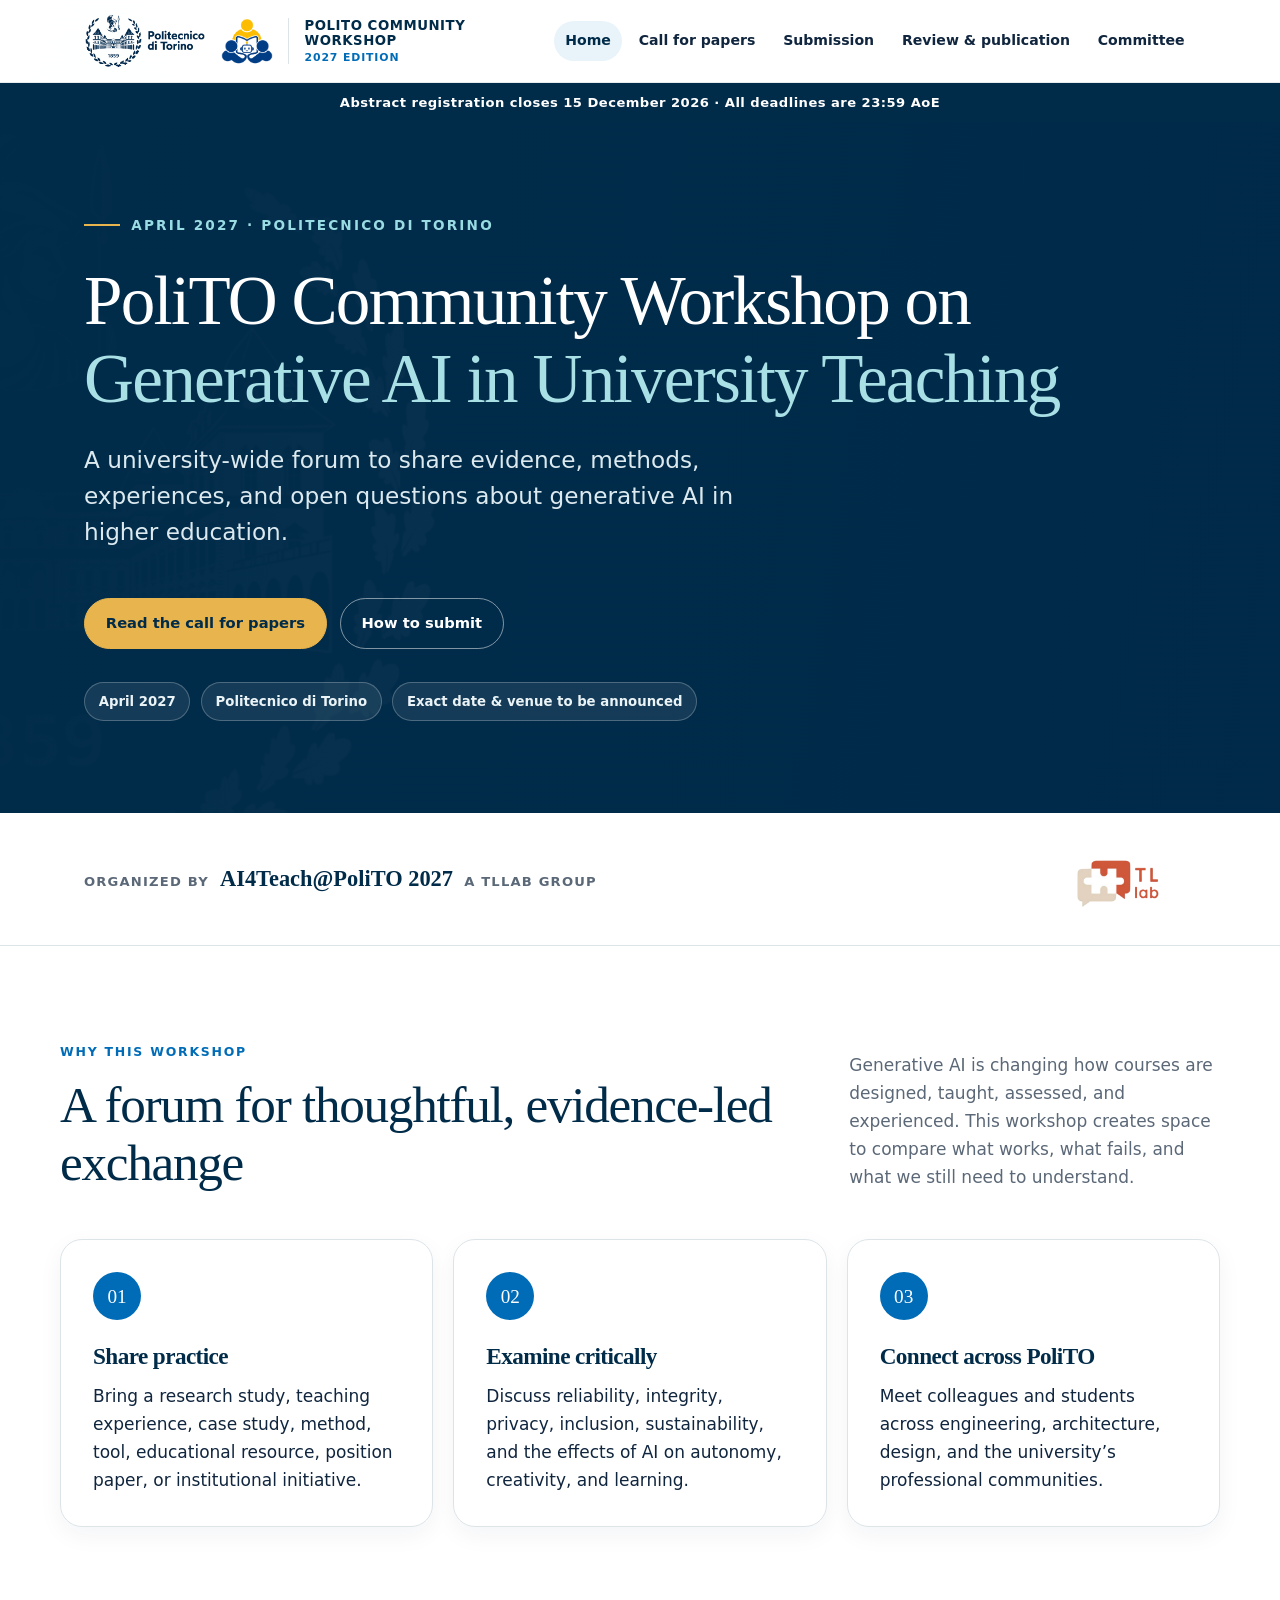
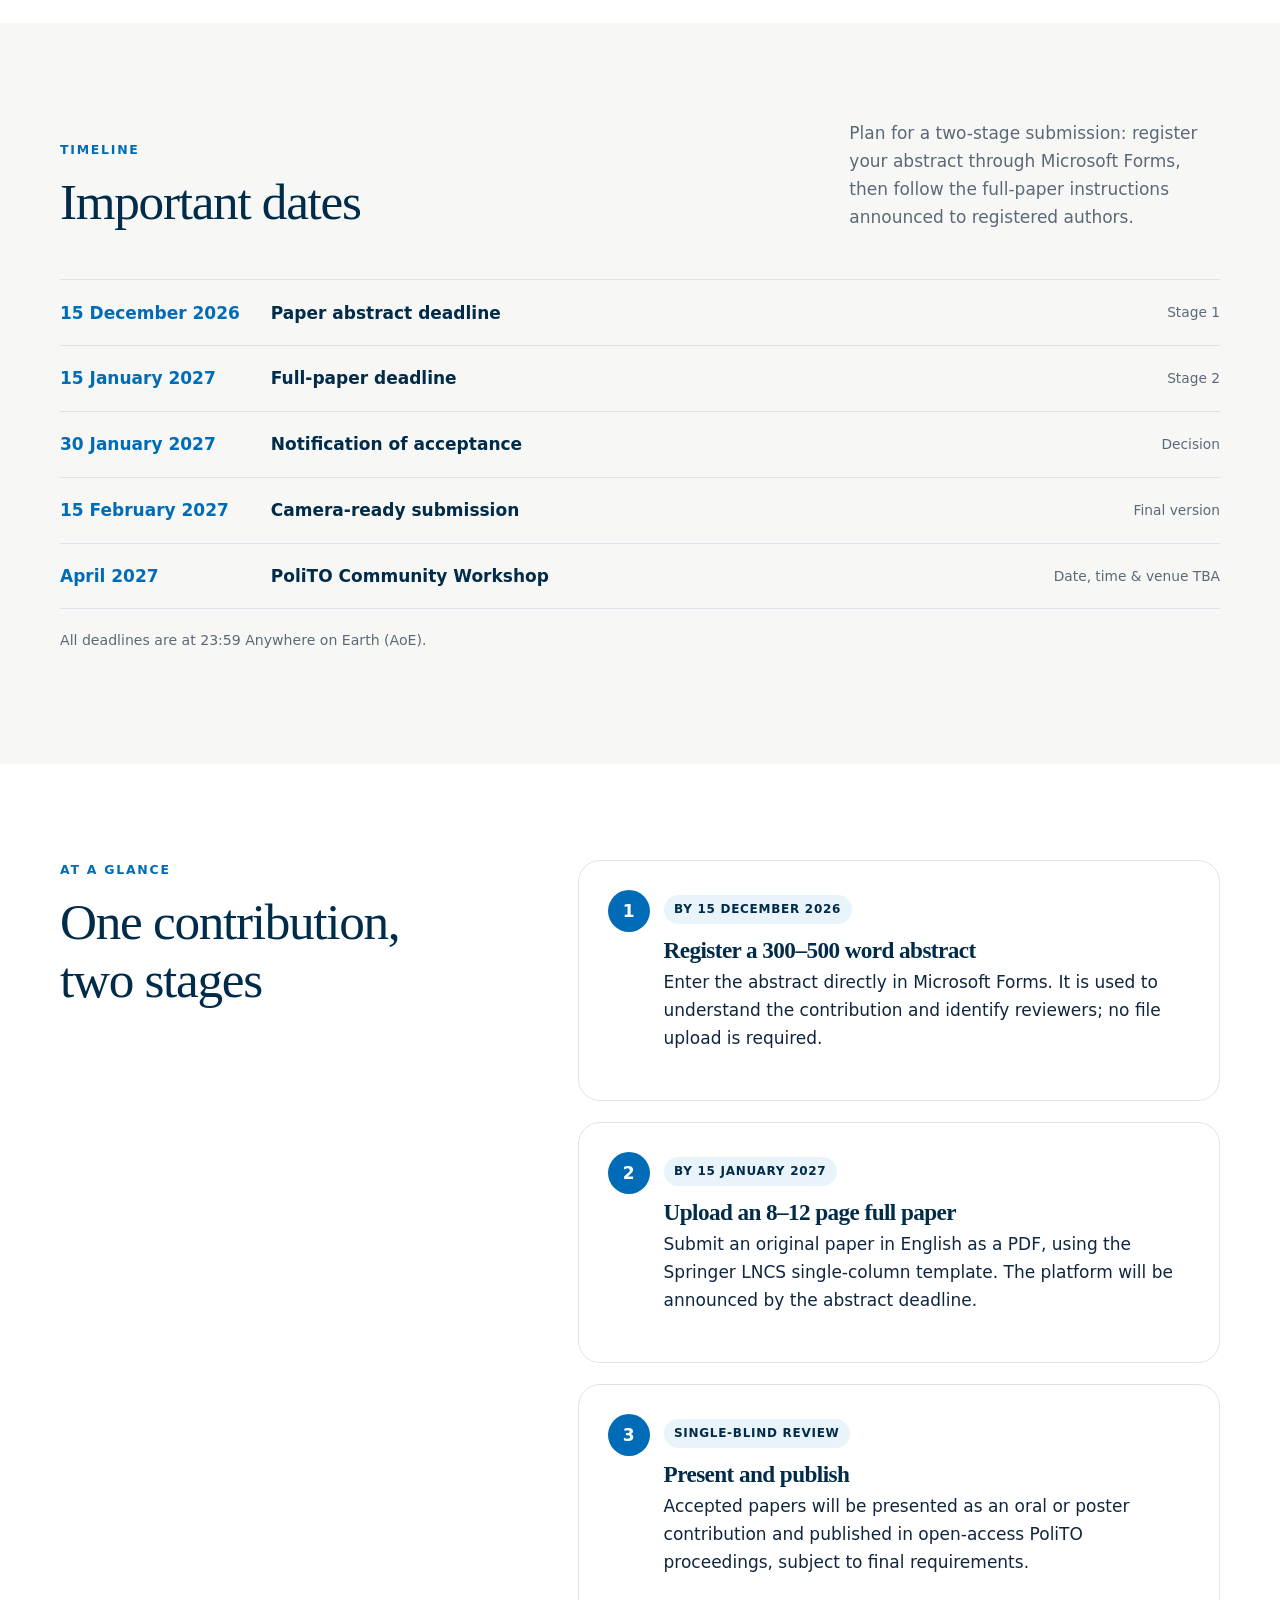
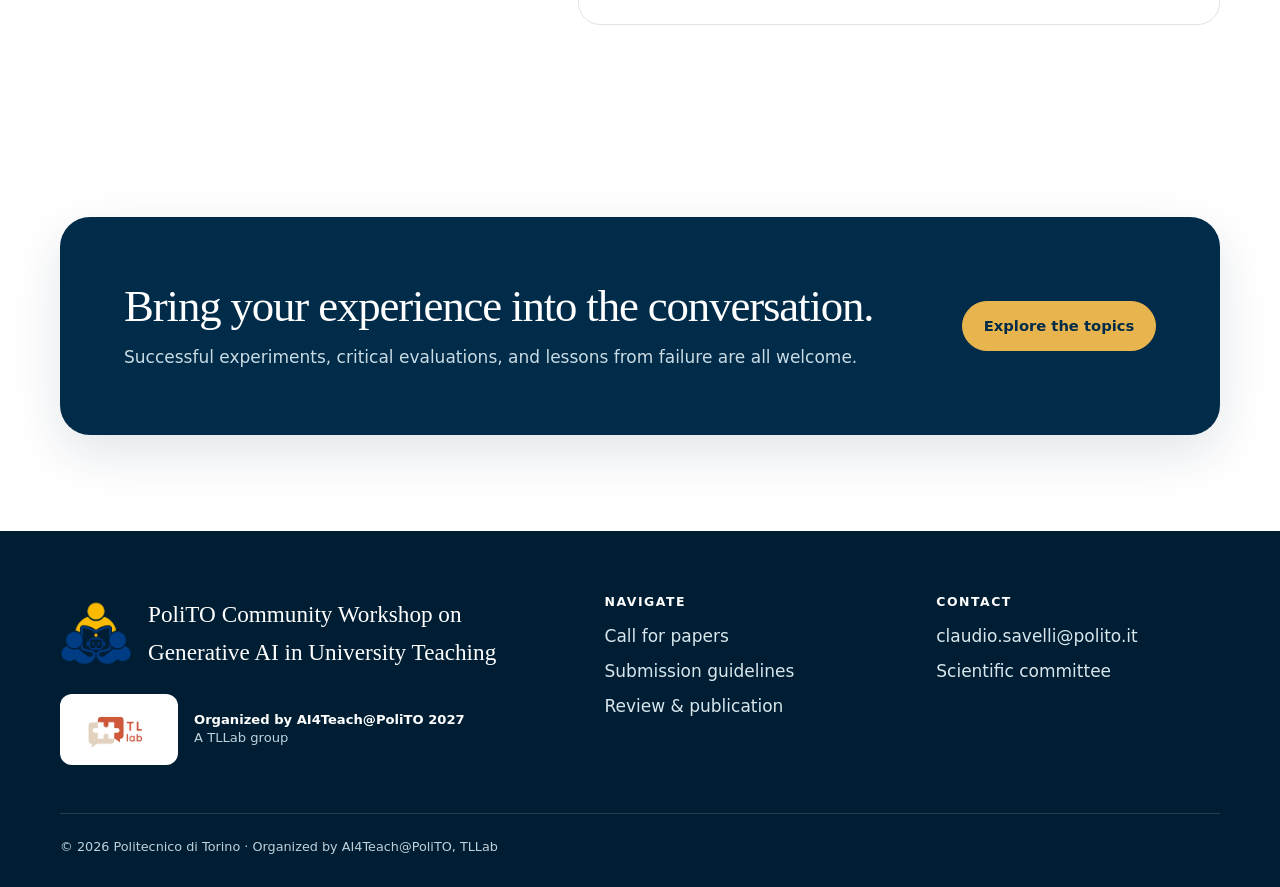
==== index.html @ 08158757 "first version" ====
<!doctype html>
<html lang="en">
<head>
  <meta charset="utf-8">
  <meta name="viewport" content="width=device-width, initial-scale=1">
  <meta name="description" content="PoliTO Community Workshop on Generative AI in University Teaching, April 2027.">
  <title>PoliTO Community Workshop on Generative AI in University Teaching</title>
  <link rel="icon" href="img/polito-logo.png" type="image/png">
  <link rel="stylesheet" href="css/custom.css">
</head>
<body>
  <a class="skip-link" href="#main">Skip to content</a>
  <header class="site-header">
    <div class="nav-shell">
      <a class="brand" href="index.html" aria-label="AI4Teach at Politecnico di Torino — home">
        <img src="img/polito-logo-text.png" alt="Politecnico di Torino">
        <img class="workshop-logo" src="img/workshop-logo.png" alt="PoliTO Community Workshop logo">
        <span class="brand-copy">PoliTO Community Workshop<small>2027 edition</small></span>
      </a>
      <button class="nav-toggle" type="button" aria-label="Open navigation" aria-expanded="false" aria-controls="site-navigation"><span></span></button>
      <nav class="nav-links" id="site-navigation" aria-label="Main navigation">
        <a href="index.html" aria-current="page">Home</a>
        <a href="workshop.html">Call for papers</a>
        <a href="submit.html">Submission</a>
        <a href="authors.html">Review &amp; publication</a>
        <a href="about.html">Committee</a>
      </nav>
    </div>
  </header>

  <div class="notice">Abstract registration closes 15 December 2026 · All deadlines are 23:59 AoE</div>

  <main id="main">
    <section class="hero">
      <div class="hero-inner">
        <span class="eyebrow">April 2027 · Politecnico di Torino</span>
        <h1 class="workshop-title">PoliTO Community Workshop on <em>Generative AI in University Teaching</em></h1>
        <p class="lead">A university-wide forum to share evidence, methods, experiences, and open questions about generative AI in higher education.</p>
        <div class="hero-actions">
          <a class="button primary" href="workshop.html">Read the call for papers</a>
          <a class="button ghost" href="submit.html">How to submit</a>
        </div>
        <div class="meta-row" aria-label="Event details">
          <span class="meta-pill">April 2027</span>
          <span class="meta-pill">Politecnico di Torino</span>
          <span class="meta-pill">Exact date &amp; venue to be announced</span>
        </div>
      </div>
    </section>

    <aside class="organizer-strip" aria-label="Workshop organizer">
      <div class="organizer-inner">
        <div class="organizer-copy"><span>Organized by</span><strong>AI4Teach@PoliTO 2027</strong><span>A TLLab group</span></div>
        <img src="img/tllab-logo.png" alt="TLLab">
      </div>
    </aside>

    <section class="section">
      <div class="container">
        <div class="section-heading">
          <div>
            <span class="kicker">Why this workshop</span>
            <h2>A forum for thoughtful, evidence-led exchange</h2>
          </div>
          <p>Generative AI is changing how courses are designed, taught, assessed, and experienced. This workshop creates space to compare what works, what fails, and what we still need to understand.</p>
        </div>
        <div class="grid three">
          <article class="card">
            <span class="card-number">01</span>
            <h3>Share practice</h3>
            <p>Bring a research study, teaching experience, case study, method, tool, educational resource, position paper, or institutional initiative.</p>
          </article>
          <article class="card">
            <span class="card-number">02</span>
            <h3>Examine critically</h3>
            <p>Discuss reliability, integrity, privacy, inclusion, sustainability, and the effects of AI on autonomy, creativity, and learning.</p>
          </article>
          <article class="card">
            <span class="card-number">03</span>
            <h3>Connect across PoliTO</h3>
            <p>Meet colleagues and students across engineering, architecture, design, and the university’s professional communities.</p>
          </article>
        </div>
      </div>
    </section>

    <section class="section tint" id="dates">
      <div class="container">
        <div class="section-heading">
          <div>
            <span class="kicker">Timeline</span>
            <h2>Important dates</h2>
          </div>
          <p>Plan for a two-stage submission: register your abstract through Microsoft Forms, then follow the full-paper instructions announced to registered authors.</p>
        </div>
        <div class="dates">
          <div class="date-row"><time datetime="2026-12-15">15 December 2026</time><strong>Paper abstract deadline</strong><span>Stage 1</span></div>
          <div class="date-row"><time datetime="2027-01-15">15 January 2027</time><strong>Full-paper deadline</strong><span>Stage 2</span></div>
          <div class="date-row"><time datetime="2027-01-30">30 January 2027</time><strong>Notification of acceptance</strong><span>Decision</span></div>
          <div class="date-row"><time datetime="2027-02-15">15 February 2027</time><strong>Camera-ready submission</strong><span>Final version</span></div>
          <div class="date-row"><span class="date">April 2027</span><strong>PoliTO Community Workshop</strong><span>Date, time &amp; venue TBA</span></div>
        </div>
        <p class="note">All deadlines are at 23:59 Anywhere on Earth (AoE).</p>
      </div>
    </section>

    <section class="section">
      <div class="container split">
        <div class="sticky">
          <span class="kicker">At a glance</span>
          <h2>One contribution,<br>two stages</h2>
        </div>
        <div class="process">
          <article class="process-step">
            <span class="tag">By 15 December 2026</span>
            <h3>Register a 300–500 word abstract</h3>
            <p>Enter the abstract directly in Microsoft Forms. It is used to understand the contribution and identify reviewers; no file upload is required.</p>
          </article>
          <article class="process-step">
            <span class="tag">By 15 January 2027</span>
            <h3>Upload an 8–12 page full paper</h3>
            <p>Submit an original paper in English as a PDF, using the Springer LNCS single-column template. The platform will be announced by the abstract deadline.</p>
          </article>
          <article class="process-step">
            <span class="tag">Single-blind review</span>
            <h3>Present and publish</h3>
            <p>Accepted papers will be presented as an oral or poster contribution and published in open-access PoliTO proceedings, subject to final requirements.</p>
          </article>
        </div>
      </div>
    </section>

    <section class="section">
      <div class="container cta">
        <div>
          <h2>Bring your experience into the conversation.</h2>
          <p>Successful experiments, critical evaluations, and lessons from failure are all welcome.</p>
        </div>
        <a class="button primary" href="workshop.html">Explore the topics</a>
      </div>
    </section>
  </main>

  <footer class="site-footer">
    <div class="footer-grid">
      <div><div class="footer-workshop"><img src="img/workshop-logo.png" alt=""><p class="footer-brand">PoliTO Community Workshop on Generative AI in University Teaching</p></div><div class="organizer-mark"><img src="img/tllab-logo.png" alt="TLLab"><p><strong>Organized by AI4Teach@PoliTO 2027</strong><br>A TLLab group</p></div></div>
      <div><h3>Navigate</h3><div class="footer-links"><a href="workshop.html">Call for papers</a><a href="submit.html">Submission guidelines</a><a href="authors.html">Review &amp; publication</a></div></div>
      <div><h3>Contact</h3><div class="footer-links"><a href="mailto:claudio.savelli@polito.it">claudio.savelli@polito.it</a><a href="about.html">Scientific committee</a></div></div>
    </div>
    <div class="footer-bottom">© <span data-year>2026</span> Politecnico di Torino · Organized by AI4Teach@PoliTO, TLLab</div>
  </footer>
  <script src="js/site.js"></script>
</body>
</html>
---- css/custom.css ----
:root {
  --ink: #10253e;
  --muted: #5b6877;
  --navy: #002b49;
  --navy-soft: #073e65;
  --blue: #006cb7;
  --cyan: #1aa6b7;
  --sky: #e8f4fa;
  --paper: #f7f8f5;
  --white: #ffffff;
  --line: #dce4e8;
  --accent: #e8b44d;
  --shadow: 0 18px 50px rgba(0, 43, 73, 0.12);
  --radius: 22px;
  --max: 1160px;
}

* { box-sizing: border-box; }
html { scroll-behavior: smooth; }
body {
  margin: 0;
  color: var(--ink);
  background: var(--white);
  font-family: Inter, ui-sans-serif, system-ui, -apple-system, BlinkMacSystemFont, "Segoe UI", sans-serif;
  font-size: 17px;
  line-height: 1.65;
}
body::before {
  content: "";
  position: fixed;
  inset: 0;
  z-index: -2;
  background: radial-gradient(circle at 8% 8%, rgba(26, 166, 183, 0.08), transparent 28rem), radial-gradient(circle at 94% 42%, rgba(0, 108, 183, 0.07), transparent 30rem);
  pointer-events: none;
}
img { max-width: 100%; }
a { color: var(--blue); }
a:hover { color: var(--navy); }
h1, h2, h3 {
  margin: 0;
  color: var(--navy);
  font-family: Georgia, "Times New Roman", serif;
  line-height: 1.13;
  letter-spacing: -0.025em;
}
h1 { max-width: 920px; font-size: clamp(3rem, 7vw, 6.7rem); font-weight: 500; }
h2 { font-size: clamp(2rem, 4vw, 3.4rem); font-weight: 500; }
h3 { font-size: 1.45rem; font-weight: 600; }
p { margin: 0 0 1rem; }
ul, ol { margin: 0; }
.skip-link {
  position: fixed; top: 0; left: 1rem; z-index: 100; padding: 0.7rem 1rem;
  color: var(--white); background: var(--navy); transform: translateY(-120%);
}
.skip-link:focus { transform: translateY(0); }
.site-header {
  position: sticky; top: 0; z-index: 50; border-bottom: 1px solid rgba(0, 43, 73, 0.09);
  background: rgba(255, 255, 255, 0.94); backdrop-filter: blur(18px);
}
.nav-shell {
  display: flex; min-height: 82px; max-width: var(--max); margin: 0 auto; padding: 0 24px;
  align-items: center; justify-content: space-between; gap: 2rem;
}
.brand { display: flex; color: var(--navy); text-decoration: none; align-items: center; gap: 0.95rem; }
.brand img { width: 122px; height: auto; }
.brand img.workshop-logo { width: 52px; height: 52px; object-fit: contain; }
.brand-copy {
  padding-left: 0.95rem; border-left: 1px solid var(--line); font-size: 0.83rem;
  font-weight: 800; line-height: 1.15; letter-spacing: 0.04em; text-transform: uppercase;
}
.brand-copy small {
  display: block;
  margin-top: 0.2rem;
  color: var(--blue);
  font-size: 0.68rem;
  letter-spacing: 0.08em;
}
.nav-links { display: flex; align-items: center; gap: 0.3rem; }
.nav-links a {
  padding: 0.55rem 0.72rem; border-radius: 999px; color: var(--ink); font-size: 0.88rem;
  font-weight: 700; text-decoration: none; white-space: nowrap;
}
.nav-links a:hover, .nav-links a[aria-current="page"] { color: var(--navy); background: var(--sky); }
.nav-toggle {
  display: none; width: 44px; height: 44px; padding: 10px; border: 0; border-radius: 50%;
  color: var(--navy); background: var(--sky); cursor: pointer;
}
.nav-toggle span, .nav-toggle::before, .nav-toggle::after {
  display: block; width: 22px; height: 2px; margin: 5px auto; background: currentColor; content: "";
}
.notice {
  padding: 0.55rem 24px; color: var(--white); background: var(--navy); font-size: 0.82rem;
  font-weight: 750; letter-spacing: 0.035em; text-align: center;
}
.notice a { color: var(--white); }
.hero { position: relative; min-height: 680px; overflow: hidden; color: var(--white); background: var(--navy); isolation: isolate; }
.hero::before {
  position: absolute; inset: 0; z-index: -2;
  background: linear-gradient(100deg, rgba(0, 43, 73, 0.99) 7%, rgba(0, 43, 73, 0.91) 55%, rgba(0, 43, 73, 0.48)); content: "";
}
.hero::after {
  position: absolute; inset: 0; z-index: -3;
  width: 100%; height: 100%;
  background: url("../img/polito-banner.png") center / cover no-repeat;
  content: ""; opacity: 0.72;
}
.hero.compact { min-height: 500px; }
.hero-inner {
  display: flex; min-height: inherit; max-width: var(--max); margin: 0 auto; padding: 92px 24px;
  flex-direction: column; justify-content: center; align-items: flex-start;
}
.eyebrow {
  display: inline-flex; margin-bottom: 1.6rem; color: #9adce4; font-size: 0.85rem; font-weight: 850;
  letter-spacing: 0.16em; text-transform: uppercase; align-items: center; gap: 0.7rem;
}
.eyebrow::before { width: 36px; height: 2px; background: var(--accent); content: ""; }
.hero h1, .hero h2 { color: var(--white); }
.hero h1.workshop-title { max-width: 1000px; font-size: clamp(2.7rem, 5.4vw, 5.4rem); }
.hero h1.workshop-title em { color: #a9e0e6; font-style: normal; }
.hero .lead { max-width: 700px; margin-top: 1.5rem; color: #dceaf0; font-size: clamp(1.15rem, 2vw, 1.45rem); line-height: 1.55; }
.hero-actions { display: flex; margin-top: 2rem; flex-wrap: wrap; gap: 0.8rem; }
.button {
  display: inline-flex; min-height: 50px; padding: 0.75rem 1.3rem; border: 1px solid var(--navy);
  border-radius: 999px; color: var(--white); background: var(--navy); font-size: 0.92rem;
  font-weight: 800; text-decoration: none; align-items: center; justify-content: center; gap: 0.55rem;
}
.button:hover { color: var(--white); background: var(--navy-soft); }
.button.primary { border-color: var(--accent); color: var(--navy); background: var(--accent); }
.button.primary:hover { border-color: #f2c66c; color: var(--navy); background: #f2c66c; }
.button.ghost { border-color: rgba(255, 255, 255, 0.5); background: transparent; }
.button.disabled, .button[aria-disabled="true"] { border-color: var(--line); color: var(--muted); background: #edf1f3; cursor: not-allowed; }
.meta-row { display: flex; margin-top: 2.1rem; flex-wrap: wrap; gap: 0.65rem; }
.meta-pill {
  padding: 0.48rem 0.86rem; border: 1px solid rgba(255, 255, 255, 0.24); border-radius: 999px;
  color: #eaf3f6; background: rgba(255, 255, 255, 0.08); font-size: 0.83rem; font-weight: 700;
}
.organizer-strip { border-bottom: 1px solid var(--line); background: var(--white); }
.organizer-inner {
  display: flex; min-height: 118px; max-width: var(--max); margin: 0 auto; padding: 22px 24px;
  align-items: center; justify-content: space-between; gap: 2rem;
}
.organizer-copy { display: flex; align-items: baseline; flex-wrap: wrap; gap: 0.45rem 0.7rem; }
.organizer-copy span { color: var(--muted); font-size: 0.82rem; font-weight: 800; letter-spacing: 0.09em; text-transform: uppercase; }
.organizer-copy strong { color: var(--navy); font-family: Georgia, serif; font-size: 1.4rem; }
.organizer-inner > img { width: 145px; height: auto; }
.section { padding: 96px 24px; }
.section.tint { background: var(--paper); }
.section.dark { color: #dceaf0; background: var(--navy); }
.section.dark h2, .section.dark h3 { color: var(--white); }
.container { max-width: var(--max); margin: 0 auto; }
.section-heading {
  display: grid; margin-bottom: 3rem; grid-template-columns: minmax(0, 1.4fr) minmax(260px, 0.7fr);
  align-items: end; gap: 3rem;
}
.section-heading p { margin: 0; color: var(--muted); }
.section.dark .section-heading p { color: #bed0d9; }
.kicker { display: block; margin-bottom: 0.8rem; color: var(--blue); font-size: 0.78rem; font-weight: 850; letter-spacing: 0.14em; text-transform: uppercase; }
.grid { display: grid; gap: 1.25rem; }
.grid.two { grid-template-columns: repeat(2, minmax(0, 1fr)); }
.grid.three { grid-template-columns: repeat(3, minmax(0, 1fr)); }
.card {
  padding: 2rem; border: 1px solid var(--line); border-radius: var(--radius); background: var(--white);
  box-shadow: 0 8px 24px rgba(0, 43, 73, 0.05);
}
.card h3 { margin-bottom: 0.8rem; }
.card p:last-child, .prose p:last-child { margin-bottom: 0; }
.card-number {
  display: flex; width: 48px; height: 48px; margin-bottom: 1.4rem; border-radius: 50%; color: var(--white);
  background: var(--blue); font-family: Georgia, serif; font-size: 1.2rem; align-items: center; justify-content: center;
}
.text-link { display: inline-flex; margin-top: 0.65rem; font-weight: 800; text-decoration: none; align-items: center; gap: 0.35rem; }
.text-link::after { content: "→"; }
.dates { display: grid; border-top: 1px solid var(--line); }
.date-row {
  display: grid; padding: 1.15rem 0; border-bottom: 1px solid var(--line); grid-template-columns: 190px 1fr auto;
  align-items: center; gap: 1.3rem;
}
.date-row time, .date-row .date { color: var(--blue); font-weight: 850; }
.date-row strong { color: var(--navy); }
.date-row span:last-child { color: var(--muted); font-size: 0.86rem; }
.note { margin-top: 1.2rem; color: var(--muted); font-size: 0.88rem; }
.split { display: grid; grid-template-columns: minmax(0, 0.8fr) minmax(0, 1.2fr); gap: clamp(2.5rem, 7vw, 7rem); align-items: start; }
.split .sticky { position: sticky; top: 120px; }
.prose { max-width: 780px; }
.prose h2 { margin-bottom: 1.4rem; }
.prose h3 { margin: 2.3rem 0 0.7rem; }
.prose ul, .prose ol, .check-list { display: grid; padding-left: 1.25rem; gap: 0.62rem; }
.topic-list { display: grid; padding: 0; list-style: none; grid-template-columns: repeat(2, minmax(0, 1fr)); gap: 0; }
.topic-list li { position: relative; padding: 1rem 1rem 1rem 1.7rem; border-bottom: 1px solid var(--line); }
.topic-list li::before { position: absolute; top: 1.58rem; left: 0.3rem; width: 7px; height: 7px; border-radius: 50%; background: var(--cyan); content: ""; }
.callout {
  padding: clamp(1.6rem, 4vw, 3rem); border-left: 5px solid var(--accent); border-radius: 0 var(--radius) var(--radius) 0;
  color: var(--ink); background: var(--sky); font-family: Georgia, serif; font-size: clamp(1.2rem, 2.2vw, 1.65rem); line-height: 1.5;
}
.process { display: grid; counter-reset: process; gap: 1.3rem; }
.process-step {
  position: relative; padding: 2rem 2rem 2rem 5.3rem; border: 1px solid var(--line); border-radius: var(--radius);
  background: var(--white); counter-increment: process;
}
.process-step::before {
  position: absolute; top: 1.8rem; left: 1.8rem; display: flex; width: 42px; height: 42px; border-radius: 50%;
  color: var(--white); background: var(--blue); font-weight: 850; content: counter(process); align-items: center; justify-content: center;
}
.process-step h3 { margin-bottom: 0.3rem; }
.tag { display: inline-block; margin-bottom: 0.8rem; padding: 0.28rem 0.65rem; border-radius: 999px; color: var(--navy); background: var(--sky); font-size: 0.75rem; font-weight: 850; letter-spacing: 0.06em; text-transform: uppercase; }
.people { display: grid; grid-template-columns: repeat(2, minmax(0, 1fr)); gap: 1px; overflow: hidden; border: 1px solid var(--line); border-radius: var(--radius); background: var(--line); }
.person { padding: 1.4rem 1.5rem; background: var(--white); }
.person strong { display: block; color: var(--navy); font-family: Georgia, serif; font-size: 1.15rem; }
.person span { color: var(--muted); font-size: 0.9rem; }
.cta {
  display: grid; padding: clamp(2rem, 5vw, 4rem); border-radius: 30px; color: var(--white); background: var(--navy);
  grid-template-columns: 1fr auto; align-items: center; gap: 2rem; box-shadow: var(--shadow);
}
.cta h2 { color: var(--white); font-size: clamp(1.8rem, 3.5vw, 3rem); }
.cta p { margin: 0.7rem 0 0; color: #c9dbe3; }
.site-footer { padding: 64px 24px 30px; color: #bfd1da; background: #001e33; }
.footer-grid { display: grid; max-width: var(--max); margin: 0 auto; grid-template-columns: 1.4fr 0.8fr 0.8fr; gap: 3rem; }
.footer-brand { color: var(--white); font-family: Georgia, serif; font-size: 1.45rem; }
.footer-workshop { display: flex; align-items: center; gap: 1rem; }
.footer-workshop img { width: 72px; height: 72px; object-fit: contain; flex: 0 0 auto; }
.footer-workshop .footer-brand { margin: 0; }
.organizer-mark { display: flex; margin-top: 1.4rem; align-items: center; gap: 1rem; }
.organizer-mark img {
  width: 118px;
  padding: 0.4rem 0.7rem;
  border-radius: 12px;
  background: var(--white);
}
.organizer-mark p { margin: 0; font-size: 0.82rem; line-height: 1.4; }
.organizer-mark strong { color: var(--white); }
.site-footer h3 { margin-bottom: 0.8rem; color: var(--white); font-family: inherit; font-size: 0.78rem; letter-spacing: 0.12em; text-transform: uppercase; }
.site-footer a { color: #d8e7ed; text-decoration: none; }
.site-footer a:hover { color: var(--white); text-decoration: underline; }
.footer-links { display: grid; gap: 0.45rem; }
.footer-bottom { max-width: var(--max); margin: 3rem auto 0; padding-top: 1.4rem; border-top: 1px solid rgba(255, 255, 255, 0.15); font-size: 0.8rem; }
@media (max-width: 940px) {
  .nav-toggle { display: block; }
  .nav-links { position: absolute; top: 100%; right: 0; left: 0; display: none; padding: 0.8rem 24px 1.2rem; border-bottom: 1px solid var(--line); background: var(--white); flex-direction: column; align-items: stretch; box-shadow: 0 14px 20px rgba(0, 43, 73, 0.08); }
  .nav-links.open { display: flex; }
  .nav-links a { border-radius: 10px; }
  .section-heading, .split, .footer-grid { grid-template-columns: 1fr; }
  .split .sticky { position: static; }
  .section-heading { gap: 1.2rem; }
  .grid.three { grid-template-columns: 1fr; }
  .date-row { grid-template-columns: 165px 1fr; }
  .date-row span:last-child { grid-column: 2; }
}
@media (max-width: 680px) {
  body { font-size: 16px; }
  .brand { gap: 0.55rem; }
  .brand img { width: 82px; }
  .brand img.workshop-logo { width: 38px; height: 38px; }
  .brand-copy { padding-left: 0.65rem; font-size: 0.62rem; }
  .brand-copy small { font-size: 0.58rem; }
  .nav-shell { min-height: 72px; padding: 0 16px; }
  .hero, .hero.compact { min-height: 590px; }
  .hero-inner { padding: 72px 20px; }
  .hero::after { opacity: 0.34; }
  .section { padding: 70px 20px; }
  .grid.two, .topic-list, .people { grid-template-columns: 1fr; }
  .date-row { padding: 1.1rem 0; grid-template-columns: 1fr; gap: 0.2rem; }
  .date-row span:last-child { grid-column: auto; }
  .process-step { padding: 4.8rem 1.4rem 1.6rem; }
  .process-step::before { top: 1.35rem; left: 1.35rem; }
  .cta { grid-template-columns: 1fr; }
  .organizer-inner { align-items: flex-start; flex-direction: column; gap: 0.8rem; }
  .organizer-inner > img { width: 125px; }
  .footer-workshop img { width: 60px; height: 60px; }
}
@media (prefers-reduced-motion: reduce) { html { scroll-behavior: auto; } }
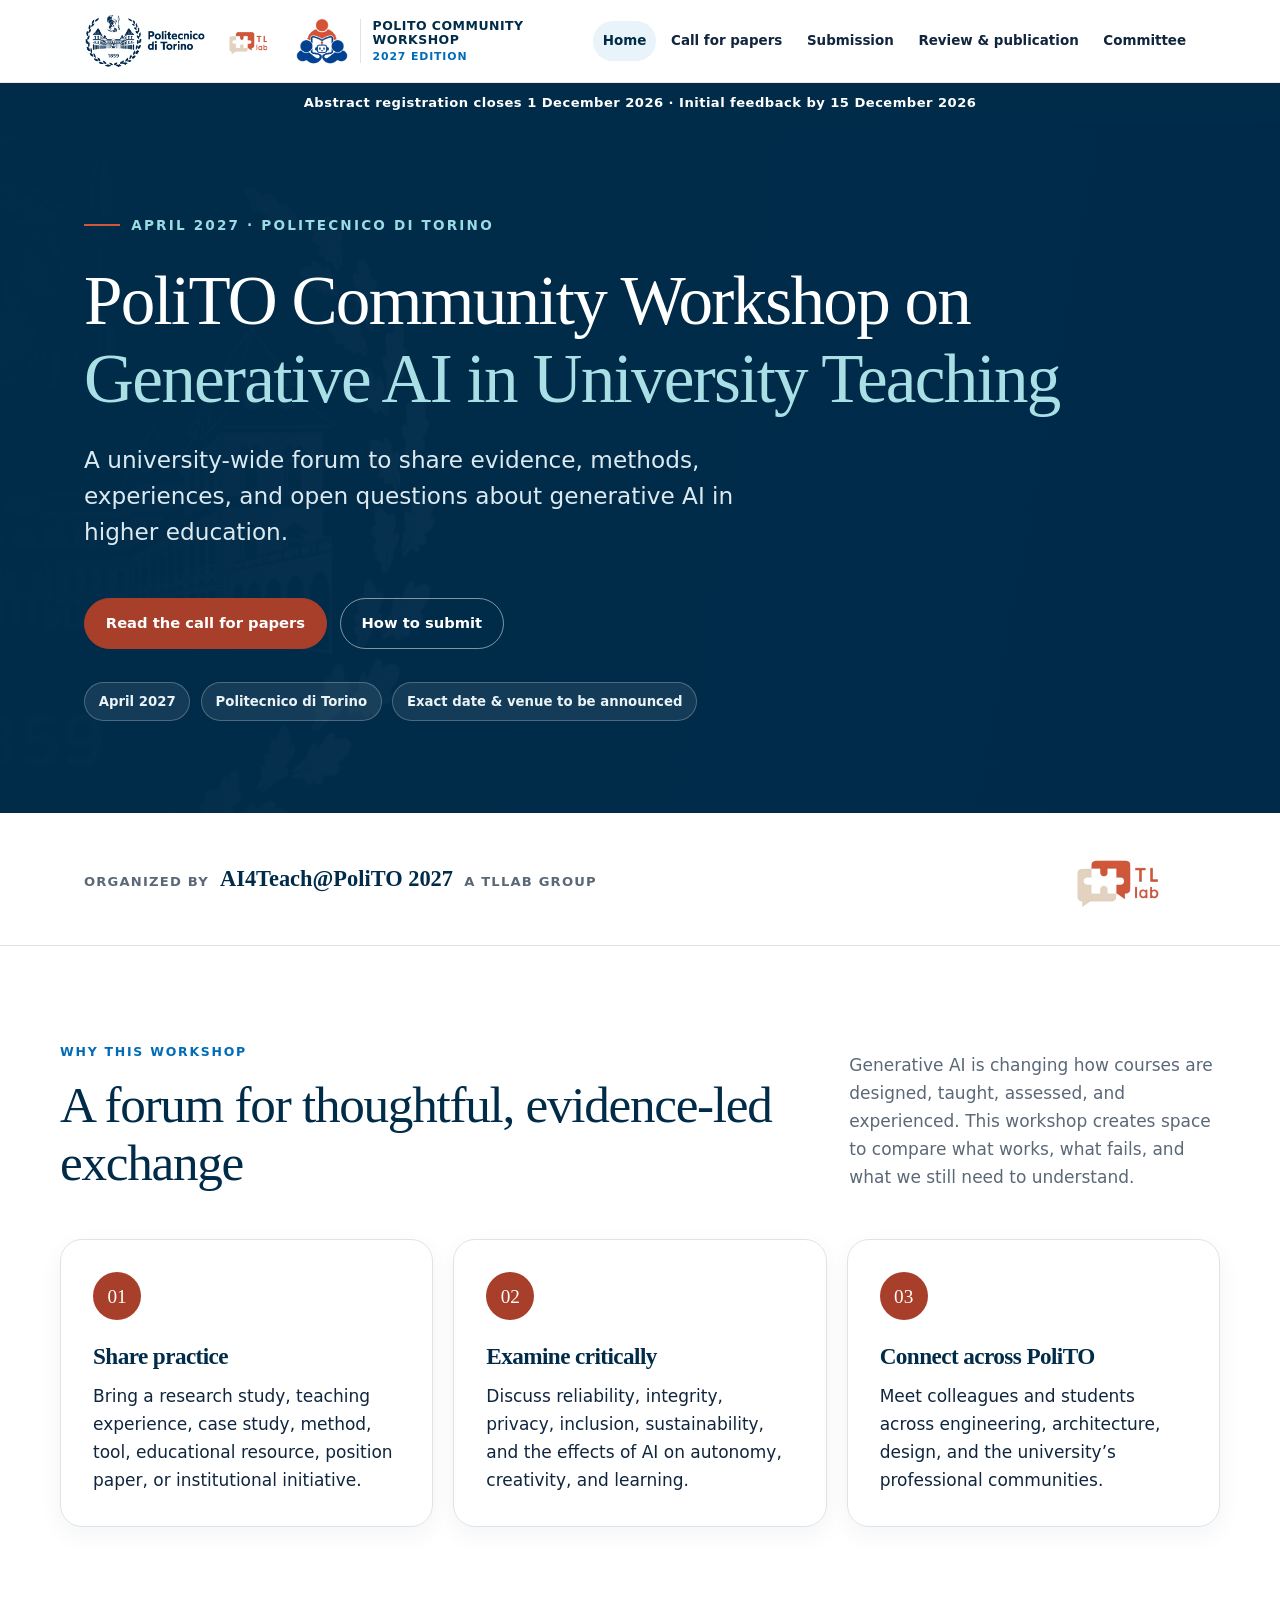
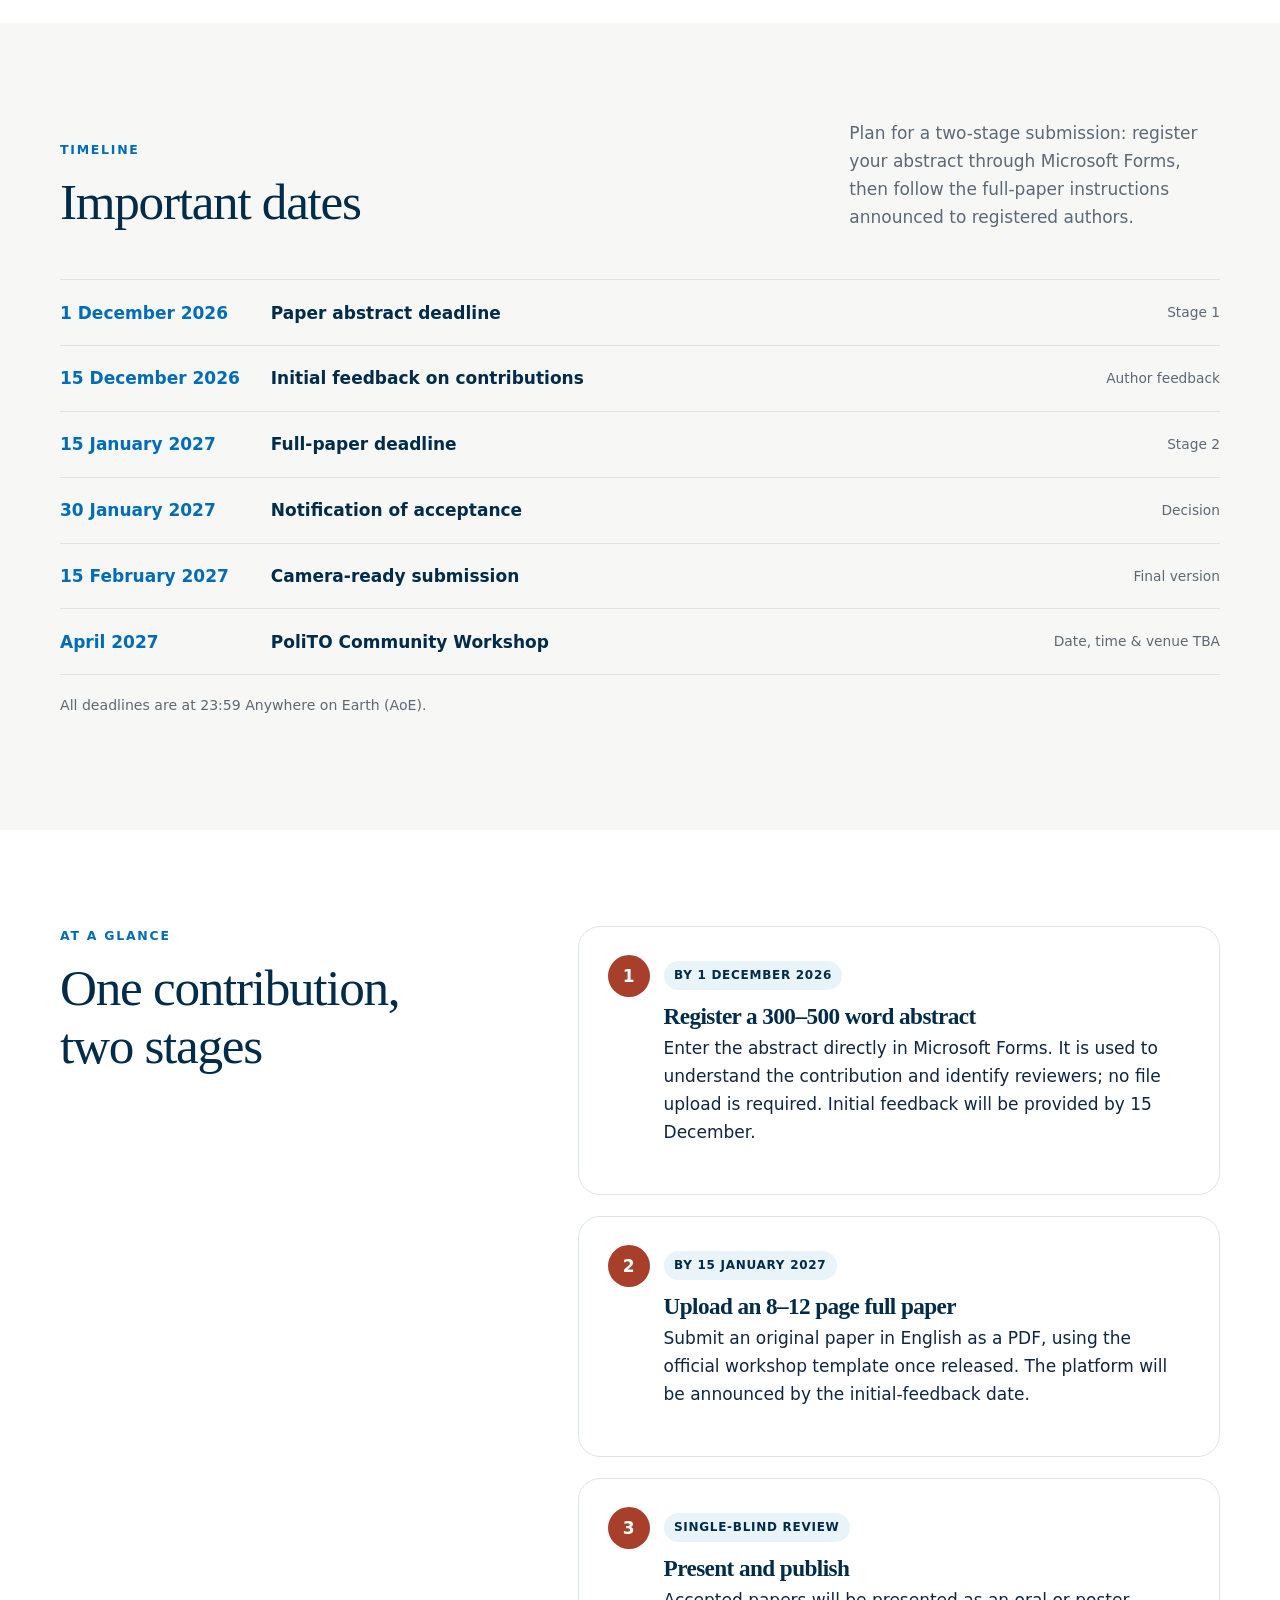
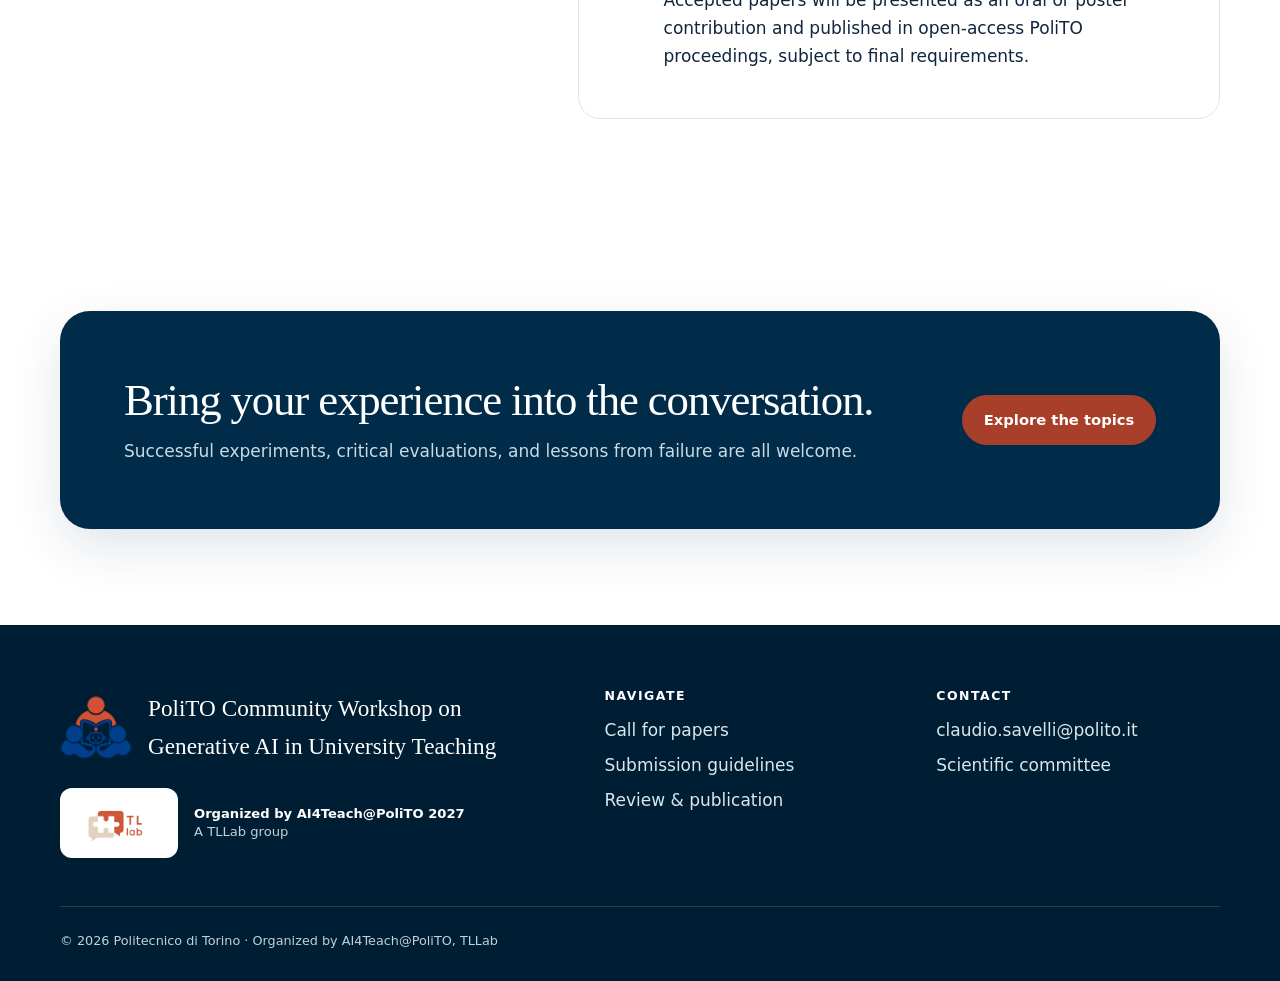
==== commit 3a469022: "updated with tllab colors" ====
--- a/index.html
+++ b/index.html
@@ -14,6 +14,7 @@
     <div class="nav-shell">
       <a class="brand" href="index.html" aria-label="AI4Teach at Politecnico di Torino — home">
         <img src="img/polito-logo-text.png" alt="Politecnico di Torino">
+        <img class="tllab-header-logo" src="img/tllab-logo.png" alt="TLLab">
         <img class="workshop-logo" src="img/workshop-logo.png" alt="PoliTO Community Workshop logo">
         <span class="brand-copy">PoliTO Community Workshop<small>2027 edition</small></span>
       </a>
@@ -28,7 +29,7 @@
     </div>
   </header>
 
-  <div class="notice">Abstract registration closes 15 December 2026 · All deadlines are 23:59 AoE</div>
+  <div class="notice">Abstract registration closes 1 December 2026 · Initial feedback by 15 December 2026</div>
 
   <main id="main">
     <section class="hero">
@@ -94,7 +95,8 @@
           <p>Plan for a two-stage submission: register your abstract through Microsoft Forms, then follow the full-paper instructions announced to registered authors.</p>
         </div>
         <div class="dates">
-          <div class="date-row"><time datetime="2026-12-15">15 December 2026</time><strong>Paper abstract deadline</strong><span>Stage 1</span></div>
+          <div class="date-row"><time datetime="2026-12-01">1 December 2026</time><strong>Paper abstract deadline</strong><span>Stage 1</span></div>
+          <div class="date-row"><time datetime="2026-12-15">15 December 2026</time><strong>Initial feedback on contributions</strong><span>Author feedback</span></div>
           <div class="date-row"><time datetime="2027-01-15">15 January 2027</time><strong>Full-paper deadline</strong><span>Stage 2</span></div>
           <div class="date-row"><time datetime="2027-01-30">30 January 2027</time><strong>Notification of acceptance</strong><span>Decision</span></div>
           <div class="date-row"><time datetime="2027-02-15">15 February 2027</time><strong>Camera-ready submission</strong><span>Final version</span></div>
@@ -112,14 +114,14 @@
         </div>
         <div class="process">
           <article class="process-step">
-            <span class="tag">By 15 December 2026</span>
+            <span class="tag">By 1 December 2026</span>
             <h3>Register a 300–500 word abstract</h3>
-            <p>Enter the abstract directly in Microsoft Forms. It is used to understand the contribution and identify reviewers; no file upload is required.</p>
+            <p>Enter the abstract directly in Microsoft Forms. It is used to understand the contribution and identify reviewers; no file upload is required. Initial feedback will be provided by 15 December.</p>
           </article>
           <article class="process-step">
             <span class="tag">By 15 January 2027</span>
             <h3>Upload an 8–12 page full paper</h3>
-            <p>Submit an original paper in English as a PDF, using the Springer LNCS single-column template. The platform will be announced by the abstract deadline.</p>
+            <p>Submit an original paper in English as a PDF, using the official workshop template once released. The platform will be announced by the initial-feedback date.</p>
           </article>
           <article class="process-step">
             <span class="tag">Single-blind review</span>
--- a/css/custom.css
+++ b/css/custom.css
@@ -9,7 +9,8 @@
   --paper: #f7f8f5;
   --white: #ffffff;
   --line: #dce4e8;
-  --accent: #e8b44d;
+  --accent: #cf573a;
+  --accent-strong: #a83f2b;
   --shadow: 0 18px 50px rgba(0, 43, 73, 0.12);
   --radius: 22px;
   --max: 1160px;
@@ -61,11 +62,12 @@
   display: flex; min-height: 82px; max-width: var(--max); margin: 0 auto; padding: 0 24px;
   align-items: center; justify-content: space-between; gap: 2rem;
 }
-.brand { display: flex; color: var(--navy); text-decoration: none; align-items: center; gap: 0.95rem; }
+.brand { display: flex; color: var(--navy); text-decoration: none; align-items: center; gap: 0.7rem; }
 .brand img { width: 122px; height: auto; }
 .brand img.workshop-logo { width: 52px; height: 52px; object-fit: contain; }
+.brand img.tllab-header-logo { width: 68px; height: auto; object-fit: contain; }
 .brand-copy {
-  padding-left: 0.95rem; border-left: 1px solid var(--line); font-size: 0.83rem;
+  padding-left: 0.75rem; border-left: 1px solid var(--line); font-size: 0.78rem;
   font-weight: 800; line-height: 1.15; letter-spacing: 0.04em; text-transform: uppercase;
 }
 .brand-copy small {
@@ -77,7 +79,7 @@
 }
 .nav-links { display: flex; align-items: center; gap: 0.3rem; }
 .nav-links a {
-  padding: 0.55rem 0.72rem; border-radius: 999px; color: var(--ink); font-size: 0.88rem;
+  padding: 0.55rem 0.62rem; border-radius: 999px; color: var(--ink); font-size: 0.84rem;
   font-weight: 700; text-decoration: none; white-space: nowrap;
 }
 .nav-links a:hover, .nav-links a[aria-current="page"] { color: var(--navy); background: var(--sky); }
@@ -125,8 +127,8 @@
   font-weight: 800; text-decoration: none; align-items: center; justify-content: center; gap: 0.55rem;
 }
 .button:hover { color: var(--white); background: var(--navy-soft); }
-.button.primary { border-color: var(--accent); color: var(--navy); background: var(--accent); }
-.button.primary:hover { border-color: #f2c66c; color: var(--navy); background: #f2c66c; }
+.button.primary { border-color: var(--accent-strong); color: var(--white); background: var(--accent-strong); }
+.button.primary:hover { border-color: #8d3223; color: var(--white); background: #8d3223; }
 .button.ghost { border-color: rgba(255, 255, 255, 0.5); background: transparent; }
 .button.disabled, .button[aria-disabled="true"] { border-color: var(--line); color: var(--muted); background: #edf1f3; cursor: not-allowed; }
 .meta-row { display: flex; margin-top: 2.1rem; flex-wrap: wrap; gap: 0.65rem; }
@@ -166,7 +168,7 @@
 .card p:last-child, .prose p:last-child { margin-bottom: 0; }
 .card-number {
   display: flex; width: 48px; height: 48px; margin-bottom: 1.4rem; border-radius: 50%; color: var(--white);
-  background: var(--blue); font-family: Georgia, serif; font-size: 1.2rem; align-items: center; justify-content: center;
+  background: var(--accent-strong); font-family: Georgia, serif; font-size: 1.2rem; align-items: center; justify-content: center;
 }
 .text-link { display: inline-flex; margin-top: 0.65rem; font-weight: 800; text-decoration: none; align-items: center; gap: 0.35rem; }
 .text-link::after { content: "→"; }
@@ -187,7 +189,7 @@
 .prose ul, .prose ol, .check-list { display: grid; padding-left: 1.25rem; gap: 0.62rem; }
 .topic-list { display: grid; padding: 0; list-style: none; grid-template-columns: repeat(2, minmax(0, 1fr)); gap: 0; }
 .topic-list li { position: relative; padding: 1rem 1rem 1rem 1.7rem; border-bottom: 1px solid var(--line); }
-.topic-list li::before { position: absolute; top: 1.58rem; left: 0.3rem; width: 7px; height: 7px; border-radius: 50%; background: var(--cyan); content: ""; }
+.topic-list li::before { position: absolute; top: 1.58rem; left: 0.3rem; width: 7px; height: 7px; border-radius: 50%; background: var(--accent); content: ""; }
 .callout {
   padding: clamp(1.6rem, 4vw, 3rem); border-left: 5px solid var(--accent); border-radius: 0 var(--radius) var(--radius) 0;
   color: var(--ink); background: var(--sky); font-family: Georgia, serif; font-size: clamp(1.2rem, 2.2vw, 1.65rem); line-height: 1.5;
@@ -199,7 +201,7 @@
 }
 .process-step::before {
   position: absolute; top: 1.8rem; left: 1.8rem; display: flex; width: 42px; height: 42px; border-radius: 50%;
-  color: var(--white); background: var(--blue); font-weight: 850; content: counter(process); align-items: center; justify-content: center;
+  color: var(--white); background: var(--accent-strong); font-weight: 850; content: counter(process); align-items: center; justify-content: center;
 }
 .process-step h3 { margin-bottom: 0.3rem; }
 .tag { display: inline-block; margin-bottom: 0.8rem; padding: 0.28rem 0.65rem; border-radius: 999px; color: var(--navy); background: var(--sky); font-size: 0.75rem; font-weight: 850; letter-spacing: 0.06em; text-transform: uppercase; }
@@ -233,7 +235,7 @@
 .site-footer a:hover { color: var(--white); text-decoration: underline; }
 .footer-links { display: grid; gap: 0.45rem; }
 .footer-bottom { max-width: var(--max); margin: 3rem auto 0; padding-top: 1.4rem; border-top: 1px solid rgba(255, 255, 255, 0.15); font-size: 0.8rem; }
-@media (max-width: 940px) {
+@media (max-width: 1100px) {
   .nav-toggle { display: block; }
   .nav-links { position: absolute; top: 100%; right: 0; left: 0; display: none; padding: 0.8rem 24px 1.2rem; border-bottom: 1px solid var(--line); background: var(--white); flex-direction: column; align-items: stretch; box-shadow: 0 14px 20px rgba(0, 43, 73, 0.08); }
   .nav-links.open { display: flex; }
@@ -250,6 +252,7 @@
   .brand { gap: 0.55rem; }
   .brand img { width: 82px; }
   .brand img.workshop-logo { width: 38px; height: 38px; }
+  .brand img.tllab-header-logo { width: 50px; }
   .brand-copy { padding-left: 0.65rem; font-size: 0.62rem; }
   .brand-copy small { font-size: 0.58rem; }
   .nav-shell { min-height: 72px; padding: 0 16px; }
